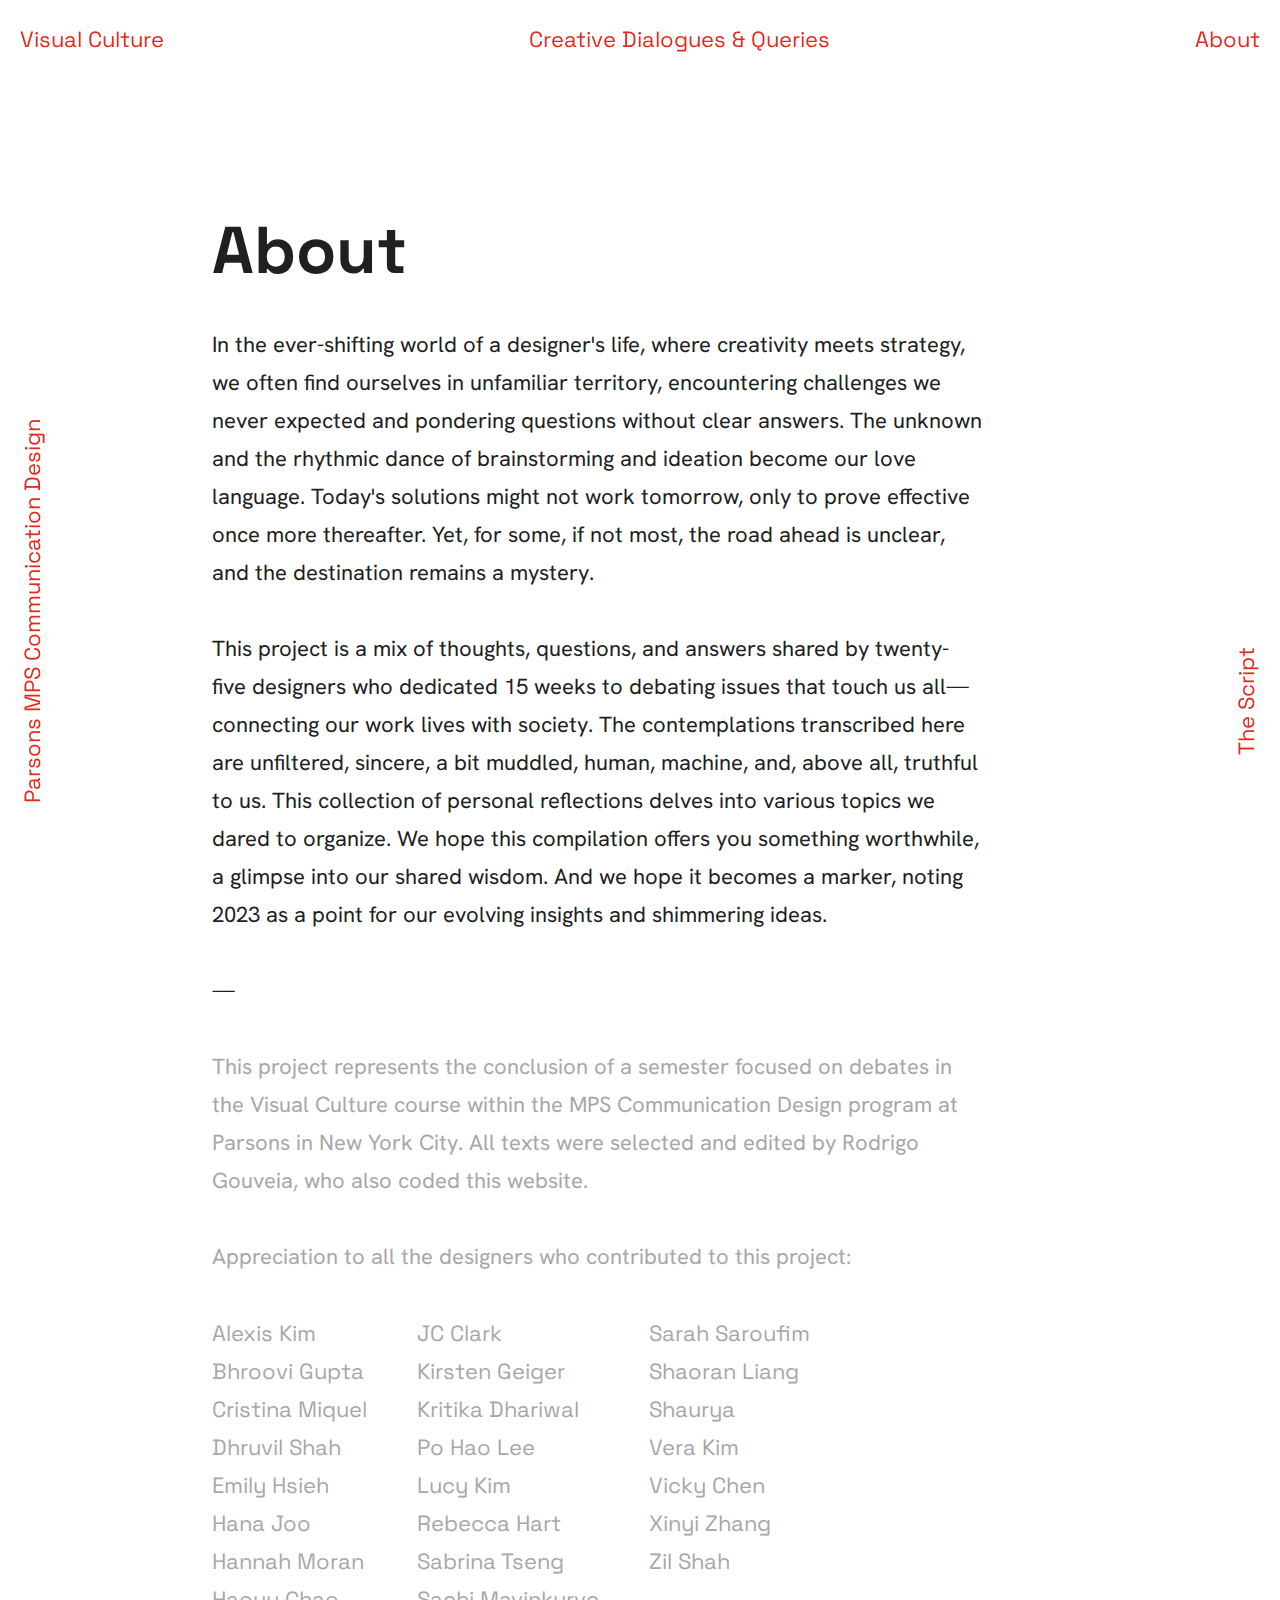
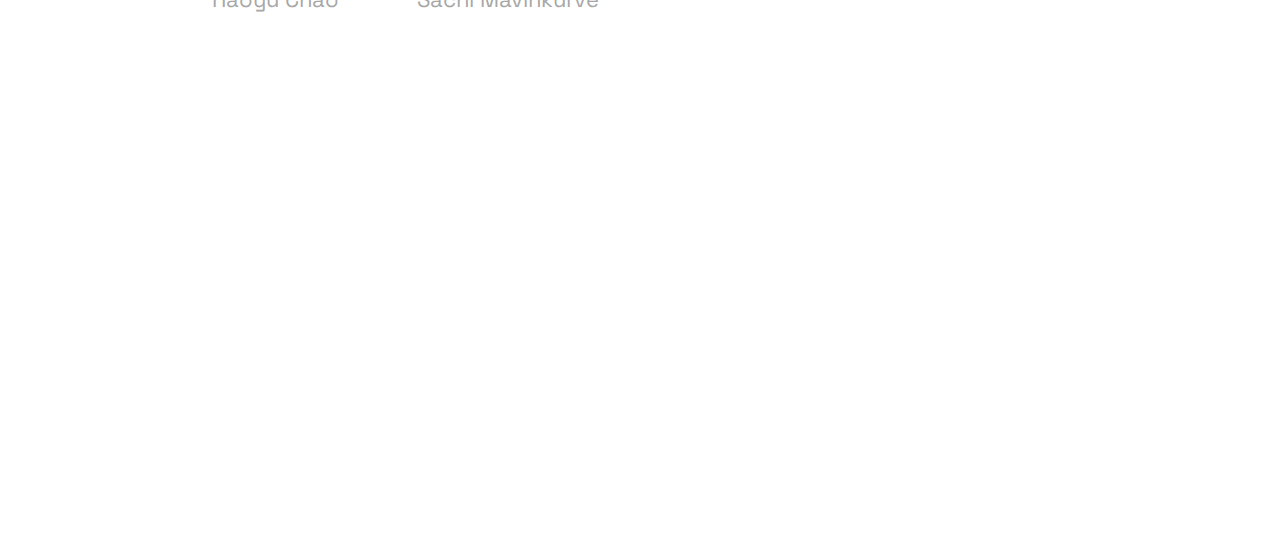
==== about.html @ 4a8b5232 "added about page" ====
<!DOCTYPE html>
<html>
    <head>
        <meta charset="utf-8">
        <meta name="viewport" content="width=device=width, initial-scale=1">
        <title>Creative Dialogues & Queries</title>
        <link rel="stylesheet" href="reset.css">
        <link rel="stylesheet" href="stylesheet.css">
        <script type="text/javascript" src="script.js"></script>
    </head>


    <body>

        <!-- <header>
            <h1 class="font-light-color font-light">Design</h1>
            <h1 class="font-color-swap">Critics</h1>
        </header>

        <div class="two-color-border">
            <div class="border-light"></div>
            <div class="border-dark"></div>
        </div> -->

        <nav>
            <div class="left-1"><a href="https://mpscd.parsons.edu/" target="_blank"><p>Parsons MPS Communication Design</p></a></div>
            <div class="top">
                <div class="left-2"><p>Visual Culture</p></div>
                <div class="center"><a href="index.html"><p>Creative Dialogues & Queries</p></a></div>
                <div class="right-1"><a href="about.html"><p>About</p></a></div>
            </div>
            <div class="right-2"><a href="script.html"><p>The Script</p></a></div>
        </nav>

        <main class="about">
            <h1>About</h1>
            <div class="paragraph">

                <div class="article"><p>In the ever-shifting world of a designer's life, where creativity meets strategy, we often find ourselves in unfamiliar territory, encountering challenges we never expected and pondering questions without clear answers. The unknown and the rhythmic dance of brainstorming and ideation become our love language. Today's solutions might not work tomorrow, only to prove effective once more thereafter. Yet, for some, if not most, the road ahead is unclear, and the destination remains a mystery.</p>

                <p>This project is a mix of thoughts, questions, and answers shared by twenty-five designers who dedicated 15 weeks to debating issues that touch us all—connecting our work lives with society. The contemplations transcribed here are unfiltered, sincere, a bit muddled, human, machine, and, above all, truthful to us. This collection of personal reflections delves into various topics we dared to organize. We hope this compilation offers you something worthwhile, a glimpse into our shared wisdom. And we hope it becomes a marker, noting 2023 as a point for our evolving insights and shimmering ideas.</p>

                <p>—</p>

                <p class="secondary">This project represents the conclusion of a semester focused on debates in the Visual Culture course within the MPS Communication Design program at Parsons in New York City. All texts were selected and edited by Rodrigo Gouveia, who also coded this website.</p>

                <p class="secondary">Appreciation to all the designers who contributed to this project:<p>

                <div class="credits secondary">
                    <ul>
                        <li>Alexis Kim</li>
                        <li>Bhroovi Gupta</li>
                        <li>Cristina Miquel</li>
                        <li>Dhruvil Shah</li>
                        <li>Emily Hsieh</li>
                        <li>Hana Joo</li>
                        <li>Hannah Moran</li>
                        <li>Haoyu Chao</li>

                   
                    </ul>
                    <ul>
                        <li>JC Clark</li>
                        <li>Kirsten Geiger</li>
                        <li>Kritika Dhariwal</li>
                        <li>Po Hao Lee</li>
                        <li>Lucy Kim</li>
                        <li>Rebecca Hart</li>
                        <li>Sabrina Tseng</li>
                        <li>Sachi Mavinkurve</li>
                    </ul>
                    <ul>
                        <li>Sarah Saroufim</li>
                        <li>Shaoran Liang</li>
                        <li>Shaurya</li>
                        <li>Vera Kim</li>
                        <li>Vicky Chen</li>
                        <li>Xinyi Zhang</li>
                        <li>Zil Shah</li>
                    </ul>
                </div>
            </div>
            
            </div>
        </main>

        
            
    </body>
</html>
---- stylesheet.css ----
@import url('https://fonts.googleapis.com/css2?family=Hanken+Grotesk:ital,wght@0,200;0,400;0,600;0,700;0,800;1,200;1,400;1,600;1,700;1,800&display=swap');
@import url('https://fonts.googleapis.com/css2?family=Space+Grotesk:wght@300;400;500;600;700&display=swap');
@import url('https://fonts.googleapis.com/css2?family=Press+Start+2P&display=swap');
@import url('https://fonts.googleapis.com/css2?family=Zilla+Slab+Highlight:wght@400;700&display=swap');
@import url('https://fonts.googleapis.com/css2?family=Tourney:ital,wght@0,300;1,300&display=swap');

:root{
    --font-size: 22px;
    --line-height: 38px;
}

body {
    /* font-family: 'Hanken Grotesk', sans-serif; */
    font-family: 'Space Grotesk', sans-serif;
    color: #202020;
}

main {
    max-width: 70vw;
    margin: auto;
    padding: 20px;
    margin-top: 15%;
}

h1 {
    font-size: calc(3* var(--font-size));
    line-height: calc(2* var(--line-height));
    margin-bottom: var(--line-height);
    font-weight: 800;
}

p, li { 
    font-size: var(--font-size);
    line-height: var(--line-height);
}

ul {
    padding-right: 50px;
}

nav {
    color: rgb(228, 42, 29);
}

nav p:hover{
    font-family: 'Tourney', sans-serif;
    font-size: calc(1.2* var(--font-size));
    font-style: italic;
    transition: color 0.3s ease;    
}

.about p{
    margin-bottom: var(--line-height);
    width: 70ch;
}

.secondary {
    color: rgb(167, 167, 167);
    margin-bottom: 500px;
}

.credits {
    display: flex;
}

.credits p {
    margin-bottom: 5px;
}


/*========================================== Nav Bar ==========================================*/

.top {
    display: flex;
    position: fixed;
    width: 100vw;
    top: 0px;
    padding: 20px;
    flex-direction: row;
    justify-content: space-between;
    align-items: center;
}

.left-1 {
    position: fixed;
    left: -160px;
    bottom: 30%;
    text-align: left;
    transform: rotate(-90deg);
}

.left-1 p:hover{
    margin-left: -100px;
}

.right-2 {
    position: fixed;
    right: -20px;
    bottom: 20%;
    text-align: left;
    transform: rotate(-90deg);
}

/*========================================== body ==========================================*/

.paragraph {
    display: flex;
    flex: 1;
}

.article {
    flex: 1;
    order: 1;
  }

.article p {
    max-width: 90%;
    font-family: 'Hanken Grotesk', sans-serif;
}

.reference {
    flex: 0 0 20vw;
    order: 2;
  }


.reference-person p {
    color: rgb(167, 167, 167);
    text-decoration: underline;
    text-decoration-color: rgb(224, 224, 224);
    transition: color 0.3s ease;
}

.reference-person p:hover {
    color:#202020;
    text-decoration: none!important;
}

.reference-person p:hover + .original-text {
    display: block;
    color: rgb(228, 42, 29);
}

.original-text {
    display: none;
    font-family: 'Hanken Grotesk', sans-serif;
    color: #202020;
    font-size: calc(.8* var(--font-size));
    line-height: calc(.8* var(--line-height));
    margin-top: 5px;
    margin-bottom: 25px;
}
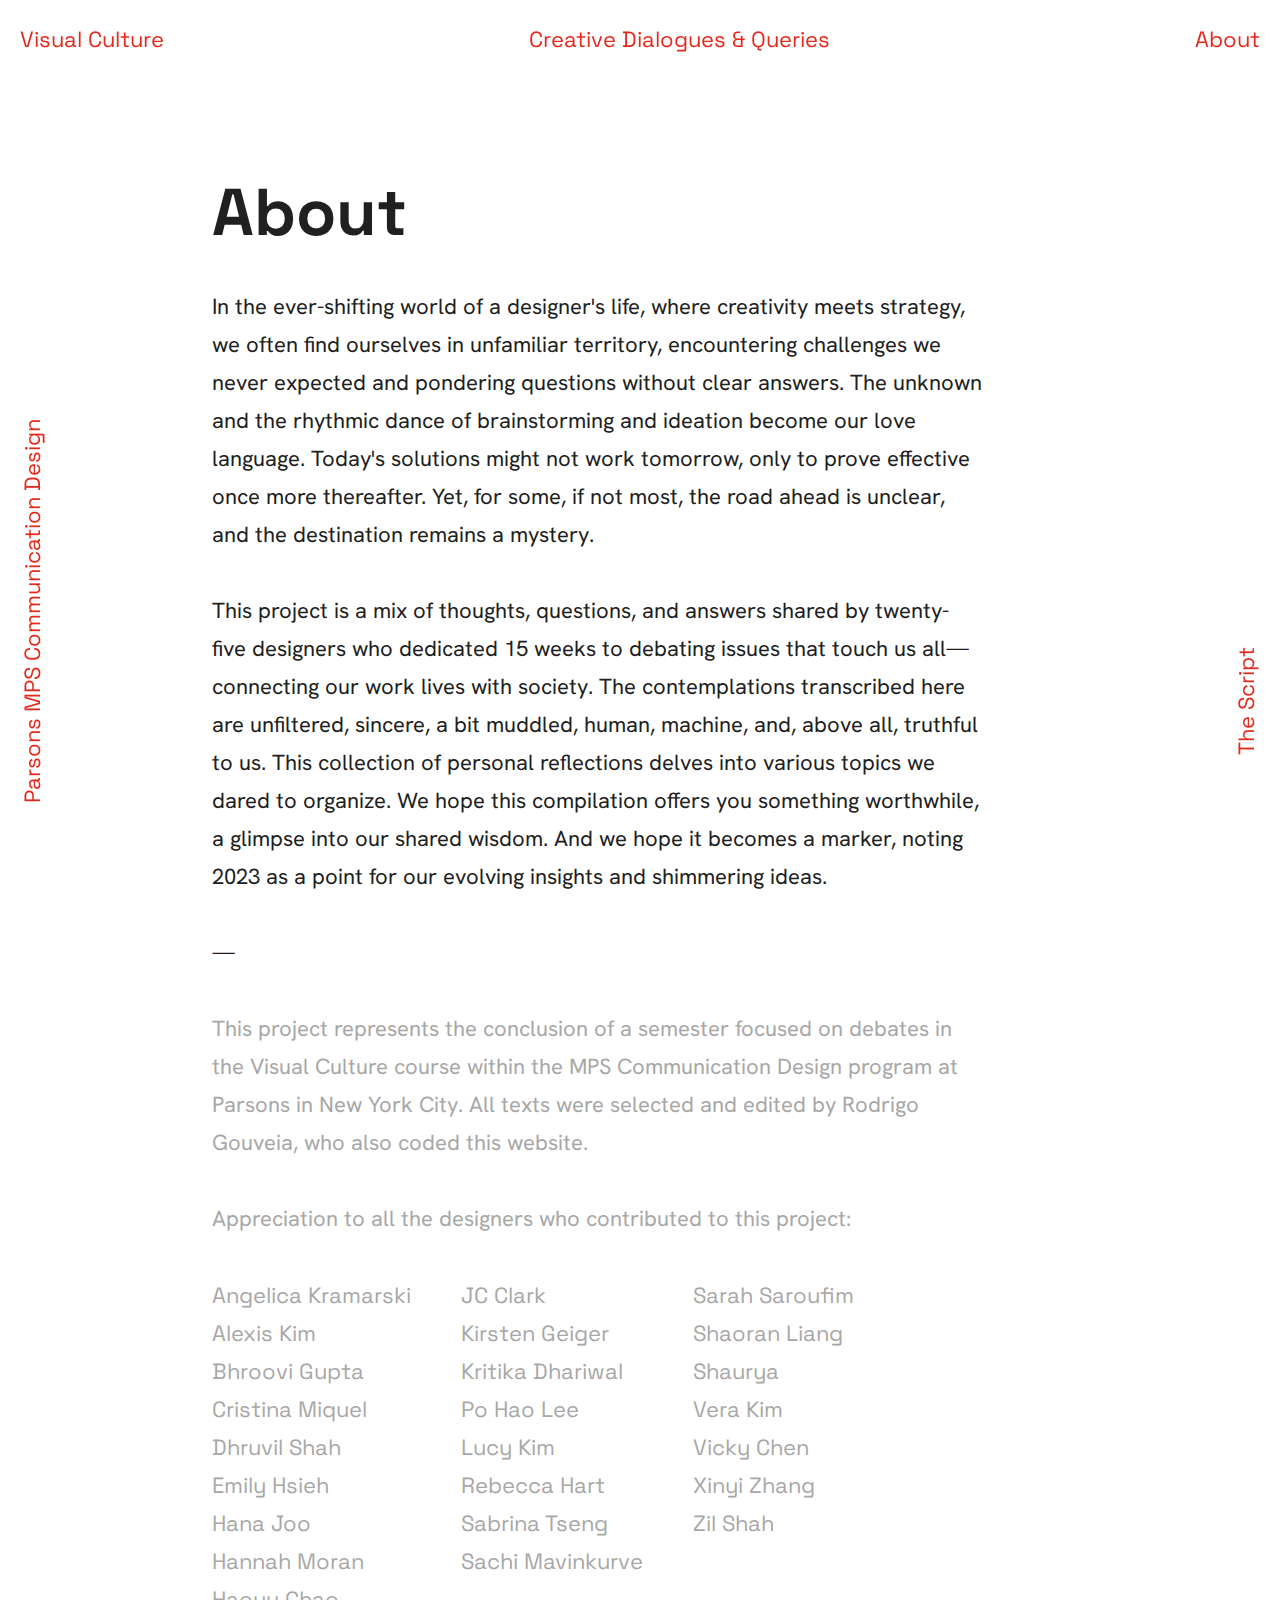
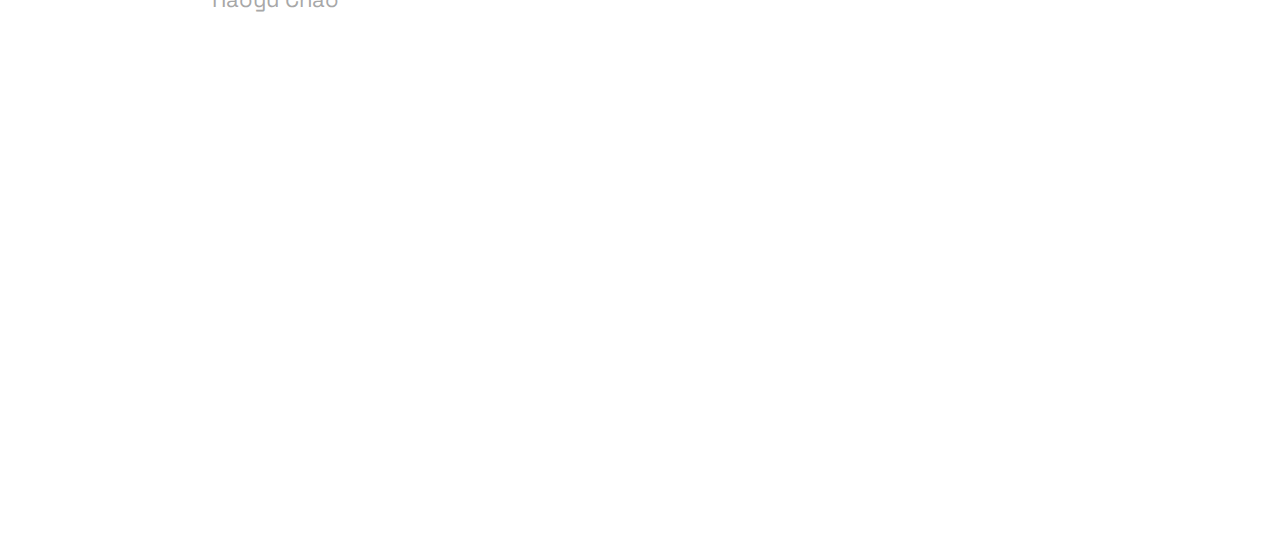
==== commit a0b0faa8: "link updates" ====
--- a/about.html
+++ b/about.html
@@ -48,6 +48,7 @@
 
                 <div class="credits secondary">
                     <ul>
+                        <li>Angelica Kramarski</li>
                         <li>Alexis Kim</li>
                         <li>Bhroovi Gupta</li>
                         <li>Cristina Miquel</li>
--- a/stylesheet.css
+++ b/stylesheet.css
@@ -19,13 +19,21 @@
     max-width: 70vw;
     margin: auto;
     padding: 20px;
-    margin-top: 15%;
+    margin-top: 12%;
 }
 
 h1 {
     font-size: calc(3* var(--font-size));
     line-height: calc(2* var(--line-height));
+    margin-bottom: var(--line-height) ;
+    font-weight: 800;
+}
+
+h2 {
+    font-size: calc(2* var(--font-size));
+    line-height: calc(1* var(--line-height));
     margin-bottom: var(--line-height);
+    margin-top: calc(2* var(--line-height));
     font-weight: 800;
 }
 
@@ -38,8 +46,22 @@
     padding-right: 50px;
 }
 
+a {
+    text-decoration: underline;
+    text-decoration-color: rgb(228, 42, 29);
+}
+
+a:hover {
+    color: rgb(228, 42, 29);
+    transition: color 0.3s ease;  
+}
+
 nav {
     color: rgb(228, 42, 29);
+}
+
+nav a {
+    text-decoration: none;
 }
 
 nav p:hover{
@@ -105,7 +127,6 @@
 
 .paragraph {
     display: flex;
-    flex: 1;
 }
 
 .article {
@@ -152,8 +173,111 @@
 }
 
 
-
-
-
-
-
+@media (max-width: 768px){
+    .paragraph {
+        display: flex;
+        flex-direction: column;        
+    }
+
+    .article{
+        margin-bottom: 30px;
+    }
+
+    .original-text {
+        display: block;
+    }
+
+    .reference-person p {
+        color: rgb(228, 42, 29);
+        text-decoration: none;
+    }
+
+    .credits {
+        flex-direction: column;  
+    }
+}
+
+@media (max-width: 580px) {
+
+    :root{
+        --font-size: 20px;
+        --line-height: 26px;
+    }
+
+    main {
+        max-width: 95vw;
+        margin: auto;
+        padding: 28px;
+        margin-top: 100px;
+    }
+
+    h2 {
+        line-height: calc(1.4* var(--line-height));
+    }
+
+    .top {
+        flex-direction: column;
+    }
+
+    .left-2 {
+        position: fixed;
+        text-align: left;
+        top: 84px;
+        left: -52px;
+        transform: rotate(-90deg);
+    }
+
+    .right-1 {
+        position: fixed;
+        text-align: left;
+        top: 44px;
+        right: -16px;
+        transform: rotate(-90deg);
+    }
+
+    .right-2 {
+        right: -37px;
+    }
+}
+
+@media (max-width: 425px) {
+
+    :root{
+        --font-size: 18px;
+        --line-height: 26px;
+    }
+
+    main {
+        max-width: 100vw;
+        margin: auto;
+        padding: 28px;
+        margin-top: 100px;
+    }
+
+    .top {
+        flex-direction: column;
+        padding: 6px;
+    }
+
+    .left-1 {
+        left: -146px;
+    }
+
+    .left-2 {
+        left: -49px;
+    }
+
+    .right-1 {
+        right: -16px;
+    }
+
+    .right-2 {
+        right: -34px;
+    }
+
+    
+}
+
+
+
+
